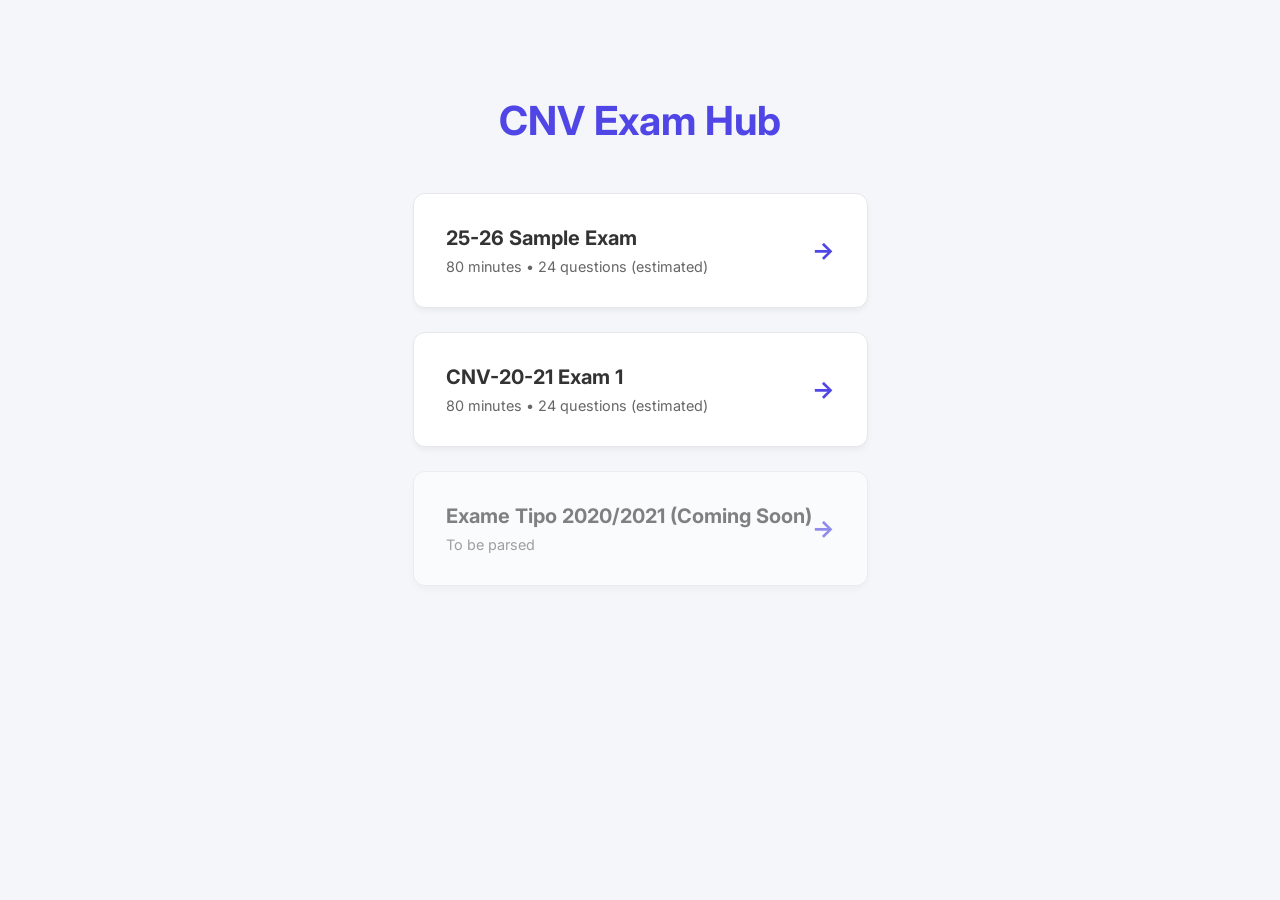
==== web_app/index.html @ 12283e13 "Initial commit" ====
<!DOCTYPE html>
<html lang="en">
<head>
    <meta charset="UTF-8">
    <meta name="viewport" content="width=device-width, initial-scale=1.0">
    <title>CNV Exam Hub</title>
    <link href="https://fonts.googleapis.com/css2?family=Inter:wght@300;400;500;600;700&display=swap" rel="stylesheet">
    <link rel="stylesheet" href="css/style.css">
    <style>
        .hub-container {
            max-width: 800px;
            margin: 4rem auto;
            padding: 2rem;
        }
        .hub-title {
            text-align: center;
            font-size: 2.5rem;
            color: var(--primary);
            margin-bottom: 3rem;
        }
        .exam-list {
            display: grid;
            grid-template-columns: 1fr;
            gap: 1.5rem;
        }
        .exam-card {
            background: var(--card-bg);
            padding: 2rem;
            border-radius: 12px;
            box-shadow: 0 4px 6px -1px rgba(0,0,0,0.05);
            border: 1px solid var(--border-color);
            text-decoration: none;
            color: var(--text-main);
            display: flex;
            justify-content: space-between;
            align-items: center;
            transition: transform 0.2s, box-shadow 0.2s;
        }
        .exam-card:hover {
            transform: translateY(-2px);
            box-shadow: 0 10px 15px -3px rgba(0,0,0,0.1);
            border-color: var(--primary);
        }
        .exam-info h2 {
            font-size: 1.25rem;
            margin-bottom: 0.5rem;
        }
        .exam-info p {
            color: var(--text-light);
            font-size: 0.9rem;
        }
        .exam-arrow {
            color: var(--primary);
            font-size: 1.5rem;
            font-weight: bold;
        }
    </style>
</head>
<body>
    <div class="hub-container">
        <h1 class="hub-title">CNV Exam Hub</h1>
        
        <div class="exam-list">
            <!-- Link to the sample exam. The engine.js reads ?id=sample_exam and loads data/sample_exam.js -->
            <a href="exam.html?id=sample_exam" class="exam-card">
                <div class="exam-info">
                    <h2>25-26 Sample Exam</h2>
                    <p>80 minutes • 24 questions (estimated)</p>
                </div>
                <div class="exam-arrow">&rarr;</div>
            </a>
            
            <!-- Newly Added Exam -->
            <a href="exam.html?id=cnv_20_21_exam_1" class="exam-card">
                <div class="exam-info">
                    <h2>CNV-20-21 Exam 1</h2>
                    <p>80 minutes • 24 questions (estimated)</p>
                </div>
                <div class="exam-arrow">&rarr;</div>
            </a>
            
            <a href="#" class="exam-card" style="opacity: 0.6; pointer-events: none;">
                <div class="exam-info">
                    <h2>Exame Tipo 2020/2021 (Coming Soon)</h2>
                    <p>To be parsed</p>
                </div>
                <div class="exam-arrow">&rarr;</div>
            </a>
        </div>
    </div>
</body>
</html>
---- web_app/css/style.css ----
:root {
    --bg-color: #f4f6f9;
    --card-bg: #ffffff;
    --text-main: #333333;
    --text-light: #666666;
    --primary: #4F46E5;
    --primary-hover: #4338CA;
    --success: #10B981;
    --danger: #EF4444;
    --border-color: #e5e7eb;
    --sidebar-bg: #ffffff;
    --nav-btn-bg: #f3f4f6;
}

* {
    box-sizing: border-box;
    margin: 0;
    padding: 0;
}

body {
    font-family: 'Inter', sans-serif;
    background-color: var(--bg-color);
    color: var(--text-main);
    display: flex;
    flex-direction: column;
    min-height: 100vh;
}

.navbar {
    position: sticky;
    top: 0;
    background: rgba(255, 255, 255, 0.9);
    backdrop-filter: blur(10px);
    display: flex;
    justify-content: space-between;
    align-items: center;
    padding: 1rem 2rem;
    box-shadow: 0 1px 3px rgba(0,0,0,0.05);
    z-index: 100;
}

.navbar h1 {
    font-size: 1.25rem;
    font-weight: 600;
    color: var(--text-main);
}

.timer-container {
    font-size: 1.1rem;
    font-weight: 600;
    color: var(--danger);
    background: #FEF2F2;
    padding: 0.5rem 1rem;
    border-radius: 8px;
    border: 1px solid #FEE2E2;
}

.layout {
    display: flex;
    flex: 1;
    max-width: 1200px;
    margin: 0 auto;
    width: 100%;
    gap: 2rem;
    padding: 2rem;
}

.sidebar {
    width: 250px;
    background: var(--sidebar-bg);
    padding: 1.5rem;
    border-radius: 12px;
    box-shadow: 0 4px 6px -1px rgba(0,0,0,0.05);
    align-self: flex-start;
    position: sticky;
    top: 100px;
}

.sidebar h3 {
    font-size: 1rem;
    margin-bottom: 1rem;
    color: var(--text-light);
    text-transform: uppercase;
    letter-spacing: 0.05em;
}

.nav-grid {
    display: grid;
    grid-template-columns: repeat(4, 1fr);
    gap: 0.5rem;
    margin-bottom: 1.5rem;
}

.nav-item {
    width: 100%;
    aspect-ratio: 1;
    display: flex;
    align-items: center;
    justify-content: center;
    background: var(--nav-btn-bg);
    border: 1px solid var(--border-color);
    border-radius: 6px;
    font-size: 0.875rem;
    font-weight: 500;
    cursor: pointer;
    transition: all 0.2s ease;
    text-decoration: none;
    color: var(--text-main);
}

.nav-item:hover {
    background: #E5E7EB;
}

.nav-item.answered {
    background: var(--text-main);
    color: white;
    border-color: var(--text-main);
}

.nav-item.correct {
    background: var(--success);
    color: white;
    border-color: var(--success);
}

.nav-item.incorrect {
    background: var(--danger);
    color: white;
    border-color: var(--danger);
}

.nav-item.partial {
    background: #F59E0B;
    color: white;
    border-color: #F59E0B;
}

.submit-btn {
    width: 100%;
    padding: 0.75rem;
    background: var(--primary);
    color: white;
    border: none;
    border-radius: 8px;
    font-size: 1rem;
    font-weight: 500;
    cursor: pointer;
    transition: background 0.2s ease;
}

.submit-btn:hover {
    background: var(--primary-hover);
}

.content {
    flex: 1;
    display: flex;
    flex-direction: column;
    gap: 1.5rem;
}

.question-card {
    background: var(--card-bg);
    border-radius: 12px;
    padding: 2rem;
    box-shadow: 0 4px 6px -1px rgba(0,0,0,0.05);
    border: 1px solid var(--border-color);
    scroll-margin-top: 100px;
}

.question-header {
    display: flex;
    justify-content: space-between;
    align-items: center;
    margin-bottom: 1rem;
    padding-bottom: 1rem;
    border-bottom: 1px solid var(--border-color);
}

.question-number {
    font-size: 1.25rem;
    font-weight: 600;
    color: var(--primary);
}

.question-status {
    font-size: 0.875rem;
    color: var(--text-light);
}

.question-text {
    font-size: 1rem;
    line-height: 1.6;
    margin-bottom: 1.5rem;
    white-space: pre-wrap;
}

.options-container {
    display: flex;
    flex-direction: column;
    gap: 0.75rem;
}

.option-row {
    display: flex;
    align-items: flex-start;
    padding: 0.75rem 1rem;
    background: #F9FAFB;
    border: 1px solid var(--border-color);
    border-radius: 8px;
    cursor: pointer;
    transition: all 0.2s ease;
}

.option-row:hover {
    background: #F3F4F6;
    border-color: #D1D5DB;
}

.option-row.selected {
    background: #EFF6FF;
    border-color: #BFDBFE;
}

.option-row input {
    margin-top: 0.25rem;
    margin-right: 1rem;
    cursor: pointer;
}

.option-label {
    flex: 1;
    cursor: pointer;
    line-height: 1.5;
}

/* Review Mode Styles */
.option-row.correct-ans {
    background: #ECFDF5;
    border-color: var(--success);
}

.option-row.incorrect-ans {
    background: #FEF2F2;
    border-color: var(--danger);
}

.explanation-box {
    margin-top: 1.5rem;
    padding: 1rem;
    background: #FFFBEB;
    border: 1px solid #FDE68A;
    border-radius: 8px;
    color: #92400E;
    font-size: 0.9rem;
    display: none;
}

.question-card.reviewed .explanation-box {
    display: block;
}

/* Modal */
.modal {
    position: fixed;
    top: 0;
    left: 0;
    width: 100%;
    height: 100%;
    background: rgba(0,0,0,0.5);
    backdrop-filter: blur(4px);
    display: flex;
    align-items: center;
    justify-content: center;
    z-index: 1000;
}

.modal.hidden {
    display: none;
}

.modal-content {
    background: white;
    padding: 3rem;
    border-radius: 16px;
    text-align: center;
    max-width: 400px;
    width: 100%;
    box-shadow: 0 20px 25px -5px rgba(0,0,0,0.1);
}

.score-display {
    margin: 2rem 0;
    font-size: 1.5rem;
    color: var(--text-light);
}

.score-number {
    font-size: 4rem;
    font-weight: 700;
    color: var(--primary);
}

.score-details {
    margin-bottom: 2rem;
    font-size: 1rem;
    color: var(--text-light);
    line-height: 1.6;
}

@media (max-width: 768px) {
    .layout {
        flex-direction: column;
    }
    .sidebar {
        width: 100%;
        position: static;
    }
}

.blank-input {
    border: 1px solid var(--border-color);
    border-radius: 4px;
    padding: 0.2rem 0.5rem;
    font-family: inherit;
    font-size: 1rem;
    margin: 0 0.25rem;
    color: var(--primary);
    font-weight: 500;
    transition: border-color 0.2s;
    background-color: #F9FAFB;
    width: 200px;
}
.blank-input:focus {
    outline: none;
    border-color: var(--primary);
    background-color: #ffffff;
}
.blank-input.correct-input {
    color: var(--success);
}
.blank-input.incorrect-input {
    color: var(--danger);
}
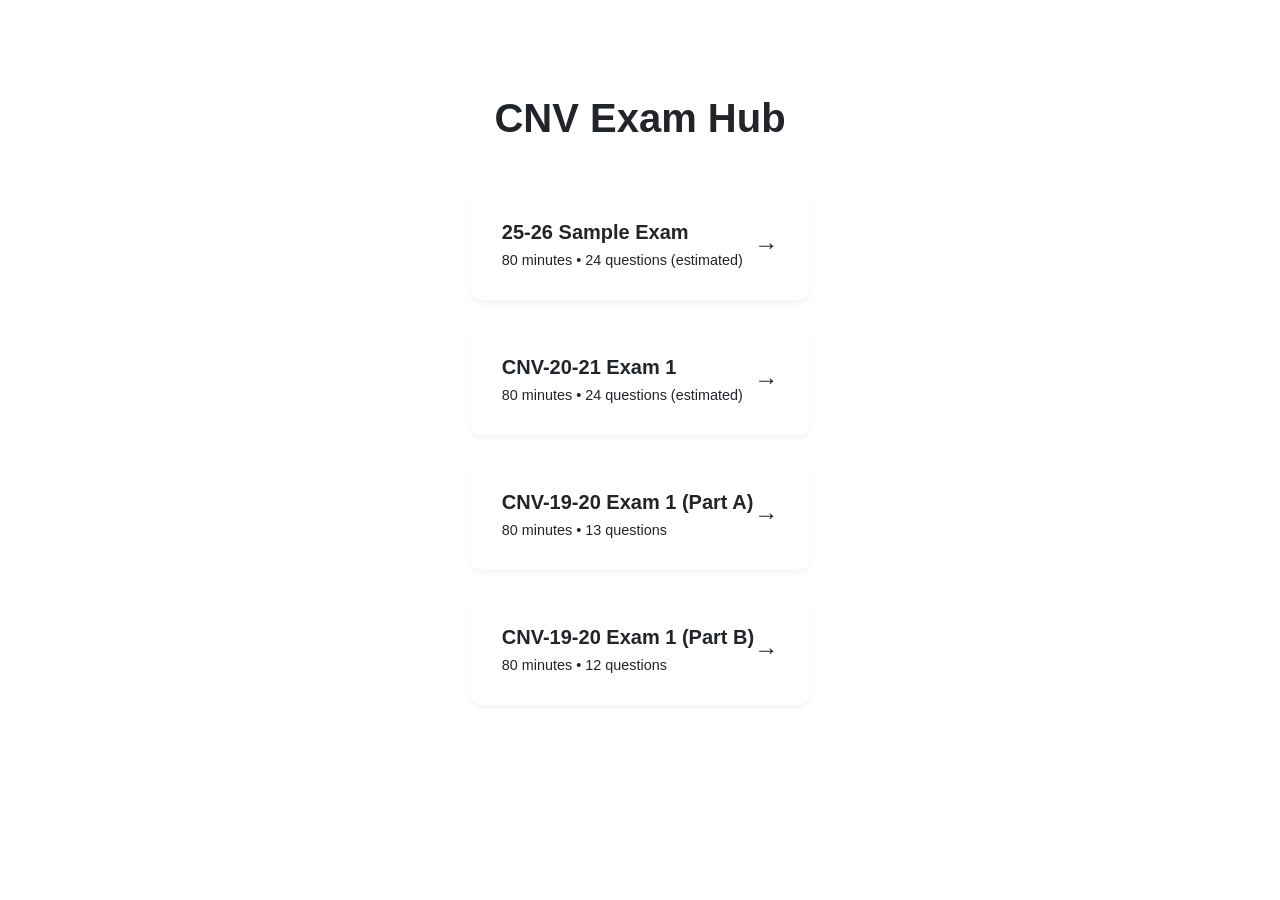
==== commit 93825fb6: "Add CNV 19/20 Exam 1 Part A and Part B and update parser to handle PDF formatting" ====
--- a/web_app/index.html
+++ b/web_app/index.html
@@ -78,11 +78,18 @@
                 </div>
                 <div class="exam-arrow">&rarr;</div>
             </a>
-            
-            <a href="#" class="exam-card" style="opacity: 0.6; pointer-events: none;">
+            <!-- Newly Added Exams -->
+            <a href="exam.html?id=cnv_19_20_exam_1_part_a" class="exam-card">
                 <div class="exam-info">
-                    <h2>Exame Tipo 2020/2021 (Coming Soon)</h2>
-                    <p>To be parsed</p>
+                    <h2>CNV-19-20 Exam 1 (Part A)</h2>
+                    <p>80 minutes • 13 questions</p>
+                </div>
+                <div class="exam-arrow">&rarr;</div>
+            </a>
+            <a href="exam.html?id=cnv_19_20_exam_1_part_b" class="exam-card">
+                <div class="exam-info">
+                    <h2>CNV-19-20 Exam 1 (Part B)</h2>
+                    <p>80 minutes • 12 questions</p>
                 </div>
                 <div class="exam-arrow">&rarr;</div>
             </a>
--- a/web_app/css/style.css
+++ b/web_app/css/style.css
@@ -1,15 +1,14 @@
 :root {
-    --bg-color: #f4f6f9;
-    --card-bg: #ffffff;
-    --text-main: #333333;
-    --text-light: #666666;
-    --primary: #4F46E5;
-    --primary-hover: #4338CA;
+    --moodle-body-bg: #ffffff;
+    --moodle-gray: #f8f9fa;
+    --moodle-border: #dee2e6;
+    --moodle-text: #212529;
+    --moodle-blue: #0f6cbf;
+    --moodle-dark-blue: #2a2a5a;
+    --moodle-light-blue: #e8f2f3;
+    --moodle-light-blue-border: #d4e5e8;
     --success: #10B981;
     --danger: #EF4444;
-    --border-color: #e5e7eb;
-    --sidebar-bg: #ffffff;
-    --nav-btn-bg: #f3f4f6;
 }
 
 * {
@@ -19,247 +18,265 @@
 }
 
 body {
-    font-family: 'Inter', sans-serif;
-    background-color: var(--bg-color);
-    color: var(--text-main);
+    font-family: -apple-system, BlinkMacSystemFont, "Segoe UI", Roboto, "Helvetica Neue", Arial, sans-serif;
+    background-color: var(--moodle-body-bg);
+    color: var(--moodle-text);
     display: flex;
     flex-direction: column;
     min-height: 100vh;
 }
 
-.navbar {
-    position: sticky;
-    top: 0;
-    background: rgba(255, 255, 255, 0.9);
-    backdrop-filter: blur(10px);
-    display: flex;
-    justify-content: space-between;
-    align-items: center;
-    padding: 1rem 2rem;
-    box-shadow: 0 1px 3px rgba(0,0,0,0.05);
-    z-index: 100;
-}
-
-.navbar h1 {
-    font-size: 1.25rem;
-    font-weight: 600;
-    color: var(--text-main);
-}
-
-.timer-container {
-    font-size: 1.1rem;
-    font-weight: 600;
-    color: var(--danger);
-    background: #FEF2F2;
-    padding: 0.5rem 1rem;
-    border-radius: 8px;
-    border: 1px solid #FEE2E2;
-}
-
 .layout {
     display: flex;
     flex: 1;
-    max-width: 1200px;
-    margin: 0 auto;
-    width: 100%;
-    gap: 2rem;
-    padding: 2rem;
+    max-width: 1400px;
+    margin: 20px auto;
+    width: 100%;
+    gap: 30px;
+    padding: 0 20px;
 }
 
 .sidebar {
-    width: 250px;
-    background: var(--sidebar-bg);
-    padding: 1.5rem;
-    border-radius: 12px;
-    box-shadow: 0 4px 6px -1px rgba(0,0,0,0.05);
+    width: 280px;
+    background: white;
+    padding: 15px;
+    border: 1px solid var(--moodle-border);
     align-self: flex-start;
-    position: sticky;
-    top: 100px;
+    border-radius: 6px;
 }
 
 .sidebar h3 {
-    font-size: 1rem;
-    margin-bottom: 1rem;
-    color: var(--text-light);
-    text-transform: uppercase;
-    letter-spacing: 0.05em;
+    margin-bottom: 15px;
+    padding-bottom: 10px;
 }
 
 .nav-grid {
-    display: grid;
-    grid-template-columns: repeat(4, 1fr);
-    gap: 0.5rem;
-    margin-bottom: 1.5rem;
+    display: flex;
+    flex-wrap: wrap;
+    gap: 5px;
+    margin-bottom: 20px;
 }
 
 .nav-item {
-    width: 100%;
-    aspect-ratio: 1;
+    width: 28px;
+    height: 35px;
     display: flex;
     align-items: center;
     justify-content: center;
-    background: var(--nav-btn-bg);
-    border: 1px solid var(--border-color);
-    border-radius: 6px;
-    font-size: 0.875rem;
-    font-weight: 500;
+    background: white;
+    border: 2px solid var(--moodle-dark-blue);
+    font-size: 0.85rem;
+    font-weight: normal;
     cursor: pointer;
-    transition: all 0.2s ease;
     text-decoration: none;
-    color: var(--text-main);
+    color: var(--moodle-text);
+    border-radius: 2px;
 }
 
 .nav-item:hover {
-    background: #E5E7EB;
+    background: #e9ecef;
 }
 
 .nav-item.answered {
-    background: var(--text-main);
-    color: white;
-    border-color: var(--text-main);
+    background: #e6e6e6;
+    /* Gray inside */
 }
 
 .nav-item.correct {
     background: var(--success);
     color: white;
-    border-color: var(--success);
 }
 
 .nav-item.incorrect {
     background: var(--danger);
     color: white;
-    border-color: var(--danger);
 }
 
 .nav-item.partial {
     background: #F59E0B;
     color: white;
-    border-color: #F59E0B;
-}
-
-.submit-btn {
-    width: 100%;
-    padding: 0.75rem;
-    background: var(--primary);
+}
+
+.nav-item.flagged {
+    position: relative;
+}
+
+.nav-item.flagged::after {
+    content: '';
+    position: absolute;
+    top: 0;
+    right: 0;
+    width: 0;
+    height: 0;
+    border-top: 10px solid var(--danger);
+    border-left: 10px solid transparent;
+}
+
+.back-btn {
+    background-color: #ced4da;
+    color: #212529;
+    padding: 6px 15px;
+    border: none;
+    border-radius: 4px;
+    cursor: pointer;
+    font-size: 0.9rem;
+    margin-bottom: 20px;
+    display: inline-block;
+}
+
+.back-btn:hover {
+    background-color: #adb5bd;
+}
+
+.main-content {
+    flex: 1;
+}
+
+.que {
+    display: flex;
+    margin-bottom: 25px;
+    gap: 15px;
+}
+
+.info {
+    width: 110px;
+    align-self: flex-start;
+    flex-shrink: 0;
+    background-color: #f8f9fa;
+    border: 1px solid #dee2e6;
+    border-radius: 4px;
+    padding: 10px;
+    font-size: 0.85rem;
+    color: #495057;
+}
+
+.info h3.question-number {
+    font-size: 1rem;
+    font-weight: normal;
+    color: var(--moodle-text);
+    margin-bottom: 12px;
+}
+
+.info h3.question-number strong {
+    font-size: 1.4rem;
+}
+
+.info .state {
+    margin-bottom: 10px;
+}
+
+.info .grade {
+    margin-bottom: 12px;
+}
+
+.info .flag {
+    color: var(--moodle-blue);
+    cursor: pointer;
+    margin-top: 15px;
+}
+
+.version-badge-container {
+    margin-bottom: 10px;
+}
+
+.version-badge {
+    background-color: var(--moodle-blue);
     color: white;
-    border: none;
-    border-radius: 8px;
-    font-size: 1rem;
-    font-weight: 500;
-    cursor: pointer;
-    transition: background 0.2s ease;
-}
-
-.submit-btn:hover {
-    background: var(--primary-hover);
+    padding: 2px 8px;
+    border-radius: 12px;
+    font-size: 0.75rem;
+    font-weight: bold;
 }
 
 .content {
     flex: 1;
-    display: flex;
-    flex-direction: column;
-    gap: 1.5rem;
-}
-
-.question-card {
-    background: var(--card-bg);
-    border-radius: 12px;
-    padding: 2rem;
-    box-shadow: 0 4px 6px -1px rgba(0,0,0,0.05);
-    border: 1px solid var(--border-color);
-    scroll-margin-top: 100px;
-}
-
-.question-header {
-    display: flex;
-    justify-content: space-between;
-    align-items: center;
-    margin-bottom: 1rem;
-    padding-bottom: 1rem;
-    border-bottom: 1px solid var(--border-color);
-}
-
-.question-number {
-    font-size: 1.25rem;
-    font-weight: 600;
-    color: var(--primary);
-}
-
-.question-status {
-    font-size: 0.875rem;
-    color: var(--text-light);
-}
-
-.question-text {
+    background-color: #eaf1f4;
+    border-radius: 8px;
+    padding: 20px 25px;
+}
+
+.formulation {
     font-size: 1rem;
     line-height: 1.6;
-    margin-bottom: 1.5rem;
+    margin-bottom: 20px;
     white-space: pre-wrap;
-}
-
-.options-container {
-    display: flex;
-    flex-direction: column;
-    gap: 0.75rem;
+    color: #212529;
+}
+
+.select-prompt {
+    font-size: 0.95rem;
+    margin-bottom: 15px;
+    color: #212529;
+}
+
+.answer {
+    margin-top: 15px;
 }
 
 .option-row {
     display: flex;
     align-items: flex-start;
-    padding: 0.75rem 1rem;
-    background: #F9FAFB;
-    border: 1px solid var(--border-color);
-    border-radius: 8px;
-    cursor: pointer;
-    transition: all 0.2s ease;
-}
-
-.option-row:hover {
-    background: #F3F4F6;
-    border-color: #D1D5DB;
-}
-
-.option-row.selected {
-    background: #EFF6FF;
-    border-color: #BFDBFE;
+    margin-bottom: 12px;
 }
 
 .option-row input {
-    margin-top: 0.25rem;
-    margin-right: 1rem;
-    cursor: pointer;
+    margin-top: 4px;
+    margin-right: 12px;
+    transform: scale(1.1);
 }
 
 .option-label {
-    flex: 1;
-    cursor: pointer;
-    line-height: 1.5;
-}
-
-/* Review Mode Styles */
-.option-row.correct-ans {
-    background: #ECFDF5;
-    border-color: var(--success);
-}
-
-.option-row.incorrect-ans {
-    background: #FEF2F2;
-    border-color: var(--danger);
-}
-
-.explanation-box {
-    margin-top: 1.5rem;
-    padding: 1rem;
-    background: #FFFBEB;
-    border: 1px solid #FDE68A;
-    border-radius: 8px;
-    color: #92400E;
-    font-size: 0.9rem;
-    display: none;
-}
-
-.question-card.reviewed .explanation-box {
-    display: block;
+    line-height: 1.4;
+}
+
+.open-text-area-q1 {
+    width: 100%;
+    height: 250px;
+    background-color: #ffffff;
+    border: none;
+    font-family: inherit;
+    font-size: 1rem;
+    resize: vertical;
+}
+
+.open-text-area {
+    width: 100%;
+    height: 200px;
+    padding: 10px;
+    border: 1px solid var(--moodle-border);
+    font-family: inherit;
+    font-size: 1rem;
+    resize: vertical;
+}
+
+.self-grade-panel {
+    margin-top: 20px;
+    padding: 15px;
+    background-color: #fff3cd;
+    border: 1px solid #ffeeba;
+    border-radius: 4px;
+}
+
+.self-grade-panel h4 {
+    color: #856404;
+    margin-bottom: 10px;
+}
+
+.solution-sketch {
+    background: white;
+    padding: 15px;
+    border: 1px solid #ffeeba;
+    margin-bottom: 15px;
+    white-space: pre-wrap;
+    font-family: monospace;
+    font-size: 0.95rem;
+}
+
+.grade-input {
+    width: 80px;
+    padding: 5px;
+    margin: 0 5px;
+    border: 1px solid #ced4da;
 }
 
 /* Modal */
@@ -269,8 +286,7 @@
     left: 0;
     width: 100%;
     height: 100%;
-    background: rgba(0,0,0,0.5);
-    backdrop-filter: blur(4px);
+    background: rgba(0, 0, 0, 0.5);
     display: flex;
     align-items: center;
     justify-content: center;
@@ -283,64 +299,29 @@
 
 .modal-content {
     background: white;
-    padding: 3rem;
-    border-radius: 16px;
+    padding: 30px;
+    border: 1px solid var(--moodle-border);
+    max-width: 500px;
+    width: 100%;
     text-align: center;
-    max-width: 400px;
-    width: 100%;
-    box-shadow: 0 20px 25px -5px rgba(0,0,0,0.1);
 }
 
 .score-display {
-    margin: 2rem 0;
-    font-size: 1.5rem;
-    color: var(--text-light);
+    margin: 20px 0;
+    font-size: 1.2rem;
 }
 
 .score-number {
-    font-size: 4rem;
-    font-weight: 700;
-    color: var(--primary);
-}
-
-.score-details {
-    margin-bottom: 2rem;
-    font-size: 1rem;
-    color: var(--text-light);
-    line-height: 1.6;
-}
-
-@media (max-width: 768px) {
-    .layout {
-        flex-direction: column;
-    }
-    .sidebar {
-        width: 100%;
-        position: static;
-    }
+    font-size: 3rem;
+    font-weight: bold;
+    color: var(--moodle-blue);
 }
 
 .blank-input {
-    border: 1px solid var(--border-color);
-    border-radius: 4px;
-    padding: 0.2rem 0.5rem;
-    font-family: inherit;
-    font-size: 1rem;
-    margin: 0 0.25rem;
-    color: var(--primary);
-    font-weight: 500;
-    transition: border-color 0.2s;
-    background-color: #F9FAFB;
-    width: 200px;
-}
-.blank-input:focus {
-    outline: none;
-    border-color: var(--primary);
-    background-color: #ffffff;
-}
-.blank-input.correct-input {
-    color: var(--success);
-}
-.blank-input.incorrect-input {
-    color: var(--danger);
-}
+    border: 1px solid #767676;
+    padding: 2px 5px;
+    margin: 0 5px;
+    font-size: 0.95rem;
+    width: auto;
+    min-width: 150px;
+}
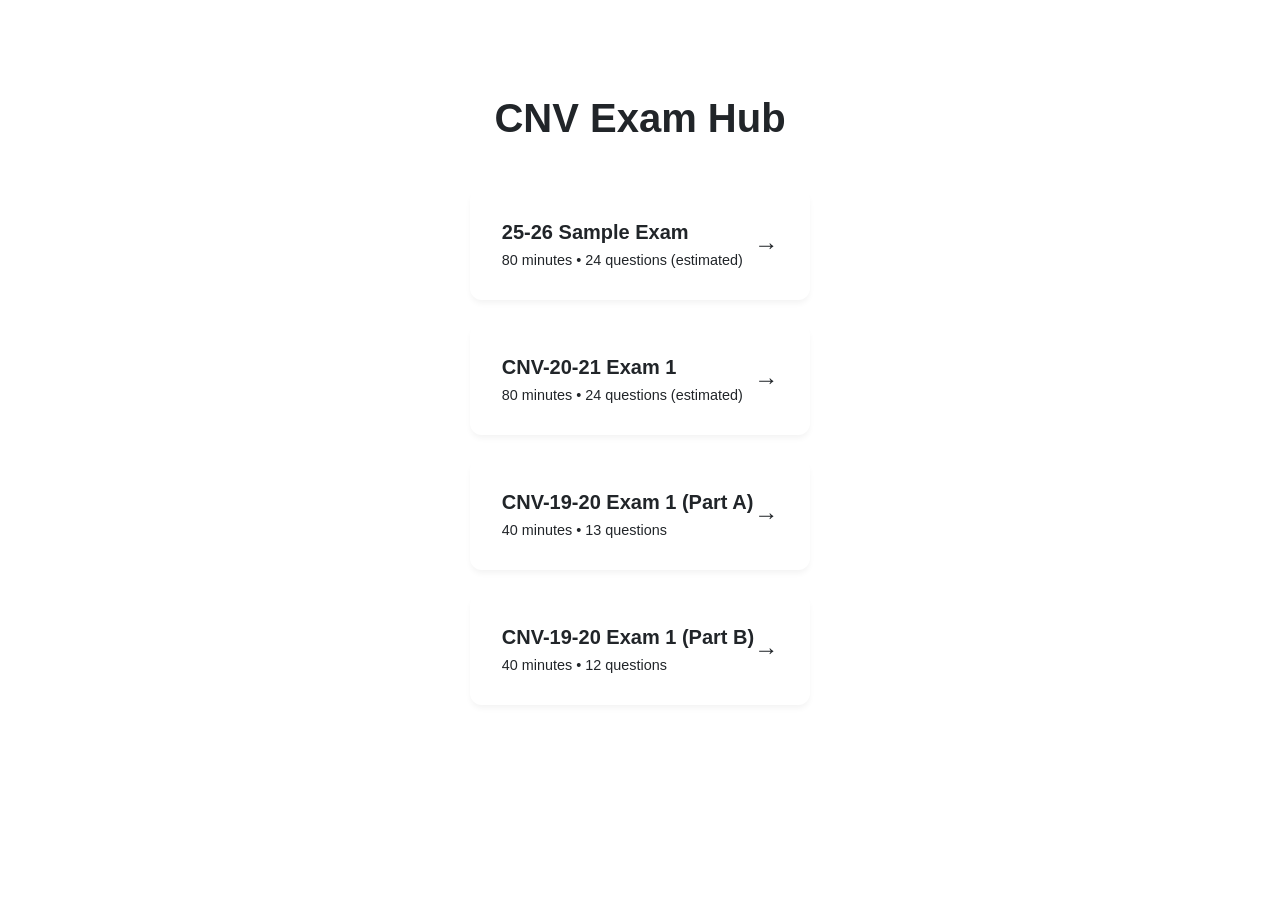
==== commit e6c8c7a9: "Update exam time limits to 40 minutes for part A and B" ====
--- a/web_app/index.html
+++ b/web_app/index.html
@@ -82,14 +82,14 @@
             <a href="exam.html?id=cnv_19_20_exam_1_part_a" class="exam-card">
                 <div class="exam-info">
                     <h2>CNV-19-20 Exam 1 (Part A)</h2>
-                    <p>80 minutes • 13 questions</p>
+                    <p>40 minutes • 13 questions</p>
                 </div>
                 <div class="exam-arrow">&rarr;</div>
             </a>
             <a href="exam.html?id=cnv_19_20_exam_1_part_b" class="exam-card">
                 <div class="exam-info">
                     <h2>CNV-19-20 Exam 1 (Part B)</h2>
-                    <p>80 minutes • 12 questions</p>
+                    <p>40 minutes • 12 questions</p>
                 </div>
                 <div class="exam-arrow">&rarr;</div>
             </a>
--- a/web_app/css/style.css
+++ b/web_app/css/style.css
@@ -324,4 +324,55 @@
     font-size: 0.95rem;
     width: auto;
     min-width: 150px;
+}
+
+/* Drag and Drop UI */
+.drop-zone {
+    display: inline-block;
+    min-width: 120px;
+    min-height: 32px;
+    border: 2px dashed #999;
+    background-color: #f5f5f5;
+    vertical-align: middle;
+    margin: 0 5px;
+    padding: 2px;
+    border-radius: 4px;
+    transition: all 0.2s ease;
+}
+
+.drop-zone.drag-over {
+    background-color: #e0f7fa;
+    border-color: #00bcd4;
+}
+
+.drop-zone .draggable-item {
+    margin: 0;
+    display: inline-block;
+}
+
+.options-pool {
+    margin-top: 20px;
+    padding: 15px;
+    border: 1px solid #ddd;
+    border-radius: 8px;
+    background-color: #fafafa;
+    min-height: 60px;
+    display: flex;
+    flex-wrap: wrap;
+    gap: 10px;
+}
+
+.draggable-item {
+    background-color: #fff;
+    border: 1px solid #ccc;
+    padding: 6px 12px;
+    border-radius: 4px;
+    cursor: grab;
+    user-select: none;
+    box-shadow: 0 1px 3px rgba(0,0,0,0.1);
+    font-size: 0.95rem;
+}
+
+.draggable-item:active {
+    cursor: grabbing;
 }
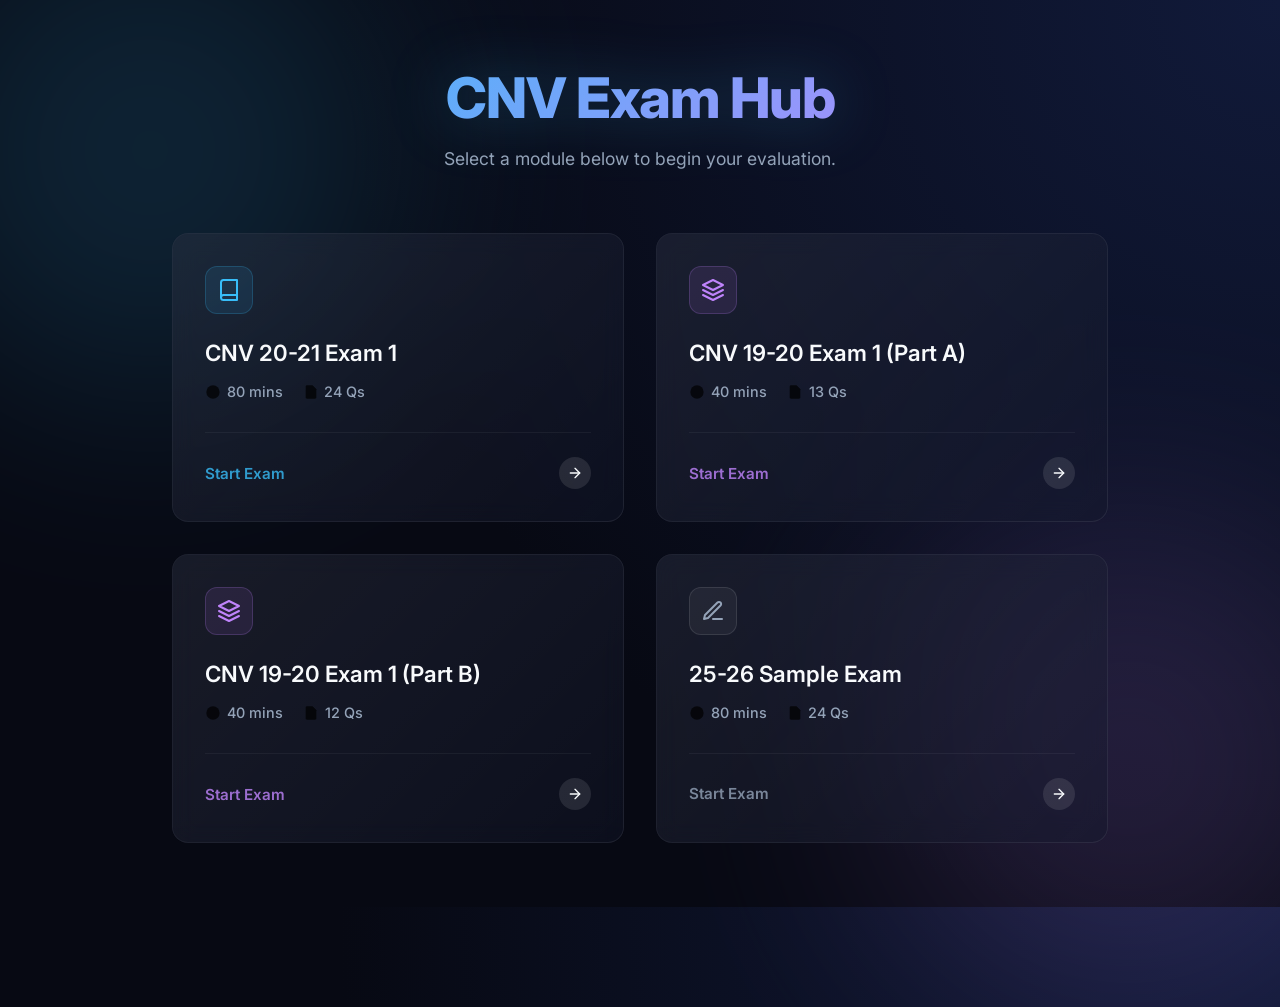
==== commit ce257848: "Redesign index.html with premium dark-mode aesthetic" ====
--- a/web_app/index.html
+++ b/web_app/index.html
@@ -4,95 +4,346 @@
     <meta charset="UTF-8">
     <meta name="viewport" content="width=device-width, initial-scale=1.0">
     <title>CNV Exam Hub</title>
-    <link href="https://fonts.googleapis.com/css2?family=Inter:wght@300;400;500;600;700&display=swap" rel="stylesheet">
-    <link rel="stylesheet" href="css/style.css">
+    <link href="https://fonts.googleapis.com/css2?family=Inter:wght@300;400;500;600;700;800&display=swap" rel="stylesheet">
     <style>
+        :root {
+            --bg-dark: #070913;
+            --bg-gradient: radial-gradient(circle at top right, #111a3a 0%, #070913 60%);
+            --card-bg: rgba(20, 25, 45, 0.4);
+            --card-border: rgba(255, 255, 255, 0.08);
+            --card-hover-border: rgba(56, 189, 248, 0.5);
+            --text-main: #f8fafc;
+            --text-light: #94a3b8;
+            --neon-blue: #38bdf8;
+            --neon-purple: #c084fc;
+            --gradient-text: linear-gradient(135deg, #38bdf8 0%, #c084fc 100%);
+        }
+
+        * {
+            margin: 0;
+            padding: 0;
+            box-sizing: border-box;
+        }
+
+        body {
+            font-family: 'Inter', -apple-system, sans-serif;
+            background: var(--bg-dark);
+            background-image: var(--bg-gradient);
+            color: var(--text-main);
+            min-height: 100vh;
+            display: flex;
+            align-items: center;
+            justify-content: center;
+            overflow-x: hidden;
+            position: relative;
+        }
+
+        /* Abstract glowing orbs in background */
+        body::before, body::after {
+            content: '';
+            position: absolute;
+            width: 500px;
+            height: 500px;
+            border-radius: 50%;
+            filter: blur(120px);
+            opacity: 0.15;
+            z-index: 0;
+            pointer-events: none;
+        }
+        body::before {
+            top: -100px;
+            left: -100px;
+            background: var(--neon-blue);
+        }
+        body::after {
+            bottom: -100px;
+            right: -100px;
+            background: var(--neon-purple);
+        }
+
         .hub-container {
-            max-width: 800px;
-            margin: 4rem auto;
-            padding: 2rem;
-        }
+            max-width: 1000px;
+            width: 100%;
+            margin: 0 auto;
+            padding: 4rem 2rem;
+            z-index: 1;
+            animation: fadeIn 0.8s ease-out;
+        }
+
         .hub-title {
             text-align: center;
-            font-size: 2.5rem;
-            color: var(--primary);
-            margin-bottom: 3rem;
-        }
+            font-size: 3.5rem;
+            font-weight: 800;
+            letter-spacing: -1px;
+            margin-bottom: 1rem;
+            background: var(--gradient-text);
+            -webkit-background-clip: text;
+            -webkit-text-fill-color: transparent;
+            filter: drop-shadow(0 0 30px rgba(56, 189, 248, 0.3));
+        }
+        
+        .hub-subtitle {
+            text-align: center;
+            color: var(--text-light);
+            font-size: 1.1rem;
+            margin-bottom: 4rem;
+            font-weight: 400;
+        }
+
         .exam-list {
             display: grid;
-            grid-template-columns: 1fr;
-            gap: 1.5rem;
-        }
+            grid-template-columns: repeat(auto-fit, minmax(320px, 1fr));
+            gap: 2rem;
+        }
+
         .exam-card {
             background: var(--card-bg);
+            backdrop-filter: blur(12px);
+            -webkit-backdrop-filter: blur(12px);
             padding: 2rem;
-            border-radius: 12px;
-            box-shadow: 0 4px 6px -1px rgba(0,0,0,0.05);
-            border: 1px solid var(--border-color);
+            border-radius: 16px;
+            border: 1px solid var(--card-border);
             text-decoration: none;
             color: var(--text-main);
             display: flex;
+            flex-direction: column;
             justify-content: space-between;
-            align-items: center;
-            transition: transform 0.2s, box-shadow 0.2s;
-        }
+            transition: all 0.3s cubic-bezier(0.25, 0.8, 0.25, 1);
+            position: relative;
+            overflow: hidden;
+        }
+
+        .exam-card::before {
+            content: '';
+            position: absolute;
+            top: 0; left: 0; width: 100%; height: 100%;
+            background: linear-gradient(135deg, rgba(255,255,255,0.05) 0%, rgba(255,255,255,0) 100%);
+            z-index: 0;
+            pointer-events: none;
+        }
+
         .exam-card:hover {
-            transform: translateY(-2px);
-            box-shadow: 0 10px 15px -3px rgba(0,0,0,0.1);
-            border-color: var(--primary);
-        }
+            transform: translateY(-5px);
+            border-color: var(--card-hover-border);
+            box-shadow: 0 20px 40px -10px rgba(0, 0, 0, 0.5), 0 0 20px rgba(56, 189, 248, 0.15);
+        }
+
+        .exam-info {
+            z-index: 1;
+            position: relative;
+        }
+
+        .icon-container {
+            width: 48px;
+            height: 48px;
+            background: rgba(56, 189, 248, 0.1);
+            border-radius: 12px;
+            display: flex;
+            align-items: center;
+            justify-content: center;
+            margin-bottom: 1.5rem;
+            border: 1px solid rgba(56, 189, 248, 0.2);
+        }
+
+        .icon-container svg {
+            width: 24px;
+            height: 24px;
+            stroke: var(--neon-blue);
+            stroke-width: 2;
+            fill: none;
+            stroke-linecap: round;
+            stroke-linejoin: round;
+        }
+
         .exam-info h2 {
-            font-size: 1.25rem;
-            margin-bottom: 0.5rem;
-        }
-        .exam-info p {
+            font-size: 1.4rem;
+            font-weight: 600;
+            margin-bottom: 1rem;
+            line-height: 1.3;
+        }
+
+        .exam-meta {
+            display: flex;
+            align-items: center;
+            gap: 1.2rem;
             color: var(--text-light);
             font-size: 0.9rem;
-        }
+            font-weight: 500;
+        }
+
+        .meta-item {
+            display: flex;
+            align-items: center;
+            gap: 0.4rem;
+        }
+
+        .meta-item svg {
+            width: 16px;
+            height: 16px;
+            opacity: 0.7;
+        }
+
+        .exam-footer {
+            margin-top: 2rem;
+            display: flex;
+            justify-content: space-between;
+            align-items: center;
+            z-index: 1;
+            position: relative;
+            padding-top: 1.5rem;
+            border-top: 1px solid rgba(255, 255, 255, 0.05);
+        }
+
+        .start-text {
+            color: var(--neon-blue);
+            font-weight: 600;
+            font-size: 0.95rem;
+            opacity: 0.8;
+            transition: opacity 0.2s;
+        }
+
+        .exam-card:hover .start-text {
+            opacity: 1;
+        }
+
         .exam-arrow {
-            color: var(--primary);
-            font-size: 1.5rem;
-            font-weight: bold;
-        }
+            color: var(--text-main);
+            width: 32px;
+            height: 32px;
+            background: rgba(255, 255, 255, 0.1);
+            border-radius: 50%;
+            display: flex;
+            align-items: center;
+            justify-content: center;
+            transition: all 0.3s ease;
+        }
+
+        .exam-card:hover .exam-arrow {
+            background: var(--neon-blue);
+            color: #000;
+            transform: translateX(4px);
+        }
+
+        @keyframes fadeIn {
+            from { opacity: 0; transform: translateY(20px); }
+            to { opacity: 1; transform: translateY(0); }
+        }
+
+        /* Delay card animations slightly */
+        .exam-card:nth-child(1) { animation: fadeIn 0.6s ease-out 0.1s backwards; }
+        .exam-card:nth-child(2) { animation: fadeIn 0.6s ease-out 0.2s backwards; }
+        .exam-card:nth-child(3) { animation: fadeIn 0.6s ease-out 0.3s backwards; }
+        .exam-card:nth-child(4) { animation: fadeIn 0.6s ease-out 0.4s backwards; }
+
     </style>
 </head>
 <body>
     <div class="hub-container">
         <h1 class="hub-title">CNV Exam Hub</h1>
+        <p class="hub-subtitle">Select a module below to begin your evaluation.</p>
         
         <div class="exam-list">
-            <!-- Link to the sample exam. The engine.js reads ?id=sample_exam and loads data/sample_exam.js -->
+            
+            <a href="exam.html?id=cnv_20_21_exam_1" class="exam-card">
+                <div class="exam-info">
+                    <div class="icon-container">
+                        <svg viewBox="0 0 24 24"><path d="M4 19.5v-15A2.5 2.5 0 0 1 6.5 2H20v20H6.5a2.5 2.5 0 0 1 0-5H20"></path></svg>
+                    </div>
+                    <h2>CNV 20-21 Exam 1</h2>
+                    <div class="exam-meta">
+                        <div class="meta-item">
+                            <svg viewBox="0 0 24 24"><circle cx="12" cy="12" r="10"></circle><polyline points="12 6 12 12 16 14"></polyline></svg>
+                            80 mins
+                        </div>
+                        <div class="meta-item">
+                            <svg viewBox="0 0 24 24"><path d="M14 2H6a2 2 0 0 0-2 2v16a2 2 0 0 0 2 2h12a2 2 0 0 0 2-2V8z"></path><polyline points="14 2 14 8 20 8"></polyline><line x1="16" y1="13" x2="8" y2="13"></line><line x1="16" y1="17" x2="8" y2="17"></line><polyline points="10 9 9 9 8 9"></polyline></svg>
+                            24 Qs
+                        </div>
+                    </div>
+                </div>
+                <div class="exam-footer">
+                    <span class="start-text">Start Exam</span>
+                    <div class="exam-arrow">
+                        <svg width="16" height="16" viewBox="0 0 24 24" fill="none" stroke="currentColor" stroke-width="2" stroke-linecap="round" stroke-linejoin="round"><line x1="5" y1="12" x2="19" y2="12"></line><polyline points="12 5 19 12 12 19"></polyline></svg>
+                    </div>
+                </div>
+            </a>
+
+            <a href="exam.html?id=cnv_19_20_exam_1_part_a" class="exam-card">
+                <div class="exam-info">
+                    <div class="icon-container" style="background: rgba(192, 132, 252, 0.1); border-color: rgba(192, 132, 252, 0.2);">
+                        <svg style="stroke: var(--neon-purple);" viewBox="0 0 24 24"><polygon points="12 2 2 7 12 12 22 7 12 2"></polygon><polyline points="2 17 12 22 22 17"></polyline><polyline points="2 12 12 17 22 12"></polyline></svg>
+                    </div>
+                    <h2>CNV 19-20 Exam 1 (Part A)</h2>
+                    <div class="exam-meta">
+                        <div class="meta-item">
+                            <svg viewBox="0 0 24 24"><circle cx="12" cy="12" r="10"></circle><polyline points="12 6 12 12 16 14"></polyline></svg>
+                            40 mins
+                        </div>
+                        <div class="meta-item">
+                            <svg viewBox="0 0 24 24"><path d="M14 2H6a2 2 0 0 0-2 2v16a2 2 0 0 0 2 2h12a2 2 0 0 0 2-2V8z"></path><polyline points="14 2 14 8 20 8"></polyline><line x1="16" y1="13" x2="8" y2="13"></line><line x1="16" y1="17" x2="8" y2="17"></line><polyline points="10 9 9 9 8 9"></polyline></svg>
+                            13 Qs
+                        </div>
+                    </div>
+                </div>
+                <div class="exam-footer">
+                    <span class="start-text" style="color: var(--neon-purple);">Start Exam</span>
+                    <div class="exam-arrow">
+                        <svg width="16" height="16" viewBox="0 0 24 24" fill="none" stroke="currentColor" stroke-width="2" stroke-linecap="round" stroke-linejoin="round"><line x1="5" y1="12" x2="19" y2="12"></line><polyline points="12 5 19 12 12 19"></polyline></svg>
+                    </div>
+                </div>
+            </a>
+
+            <a href="exam.html?id=cnv_19_20_exam_1_part_b" class="exam-card">
+                <div class="exam-info">
+                    <div class="icon-container" style="background: rgba(192, 132, 252, 0.1); border-color: rgba(192, 132, 252, 0.2);">
+                        <svg style="stroke: var(--neon-purple);" viewBox="0 0 24 24"><polygon points="12 2 2 7 12 12 22 7 12 2"></polygon><polyline points="2 17 12 22 22 17"></polyline><polyline points="2 12 12 17 22 12"></polyline></svg>
+                    </div>
+                    <h2>CNV 19-20 Exam 1 (Part B)</h2>
+                    <div class="exam-meta">
+                        <div class="meta-item">
+                            <svg viewBox="0 0 24 24"><circle cx="12" cy="12" r="10"></circle><polyline points="12 6 12 12 16 14"></polyline></svg>
+                            40 mins
+                        </div>
+                        <div class="meta-item">
+                            <svg viewBox="0 0 24 24"><path d="M14 2H6a2 2 0 0 0-2 2v16a2 2 0 0 0 2 2h12a2 2 0 0 0 2-2V8z"></path><polyline points="14 2 14 8 20 8"></polyline><line x1="16" y1="13" x2="8" y2="13"></line><line x1="16" y1="17" x2="8" y2="17"></line><polyline points="10 9 9 9 8 9"></polyline></svg>
+                            12 Qs
+                        </div>
+                    </div>
+                </div>
+                <div class="exam-footer">
+                    <span class="start-text" style="color: var(--neon-purple);">Start Exam</span>
+                    <div class="exam-arrow">
+                        <svg width="16" height="16" viewBox="0 0 24 24" fill="none" stroke="currentColor" stroke-width="2" stroke-linecap="round" stroke-linejoin="round"><line x1="5" y1="12" x2="19" y2="12"></line><polyline points="12 5 19 12 12 19"></polyline></svg>
+                    </div>
+                </div>
+            </a>
+
             <a href="exam.html?id=sample_exam" class="exam-card">
                 <div class="exam-info">
+                    <div class="icon-container" style="background: rgba(255, 255, 255, 0.05); border-color: rgba(255, 255, 255, 0.1);">
+                        <svg style="stroke: #94a3b8;" viewBox="0 0 24 24"><path d="M12 20h9"></path><path d="M16.5 3.5a2.121 2.121 0 0 1 3 3L7 19l-4 1 1-4L16.5 3.5z"></path></svg>
+                    </div>
                     <h2>25-26 Sample Exam</h2>
-                    <p>80 minutes • 24 questions (estimated)</p>
-                </div>
-                <div class="exam-arrow">&rarr;</div>
+                    <div class="exam-meta">
+                        <div class="meta-item">
+                            <svg viewBox="0 0 24 24"><circle cx="12" cy="12" r="10"></circle><polyline points="12 6 12 12 16 14"></polyline></svg>
+                            80 mins
+                        </div>
+                        <div class="meta-item">
+                            <svg viewBox="0 0 24 24"><path d="M14 2H6a2 2 0 0 0-2 2v16a2 2 0 0 0 2 2h12a2 2 0 0 0 2-2V8z"></path><polyline points="14 2 14 8 20 8"></polyline><line x1="16" y1="13" x2="8" y2="13"></line><line x1="16" y1="17" x2="8" y2="17"></line><polyline points="10 9 9 9 8 9"></polyline></svg>
+                            24 Qs
+                        </div>
+                    </div>
+                </div>
+                <div class="exam-footer">
+                    <span class="start-text" style="color: #94a3b8;">Start Exam</span>
+                    <div class="exam-arrow">
+                        <svg width="16" height="16" viewBox="0 0 24 24" fill="none" stroke="currentColor" stroke-width="2" stroke-linecap="round" stroke-linejoin="round"><line x1="5" y1="12" x2="19" y2="12"></line><polyline points="12 5 19 12 12 19"></polyline></svg>
+                    </div>
+                </div>
             </a>
-            
-            <!-- Newly Added Exam -->
-            <a href="exam.html?id=cnv_20_21_exam_1" class="exam-card">
-                <div class="exam-info">
-                    <h2>CNV-20-21 Exam 1</h2>
-                    <p>80 minutes • 24 questions (estimated)</p>
-                </div>
-                <div class="exam-arrow">&rarr;</div>
-            </a>
-            <!-- Newly Added Exams -->
-            <a href="exam.html?id=cnv_19_20_exam_1_part_a" class="exam-card">
-                <div class="exam-info">
-                    <h2>CNV-19-20 Exam 1 (Part A)</h2>
-                    <p>40 minutes • 13 questions</p>
-                </div>
-                <div class="exam-arrow">&rarr;</div>
-            </a>
-            <a href="exam.html?id=cnv_19_20_exam_1_part_b" class="exam-card">
-                <div class="exam-info">
-                    <h2>CNV-19-20 Exam 1 (Part B)</h2>
-                    <p>40 minutes • 12 questions</p>
-                </div>
-                <div class="exam-arrow">&rarr;</div>
-            </a>
+
         </div>
     </div>
 </body>
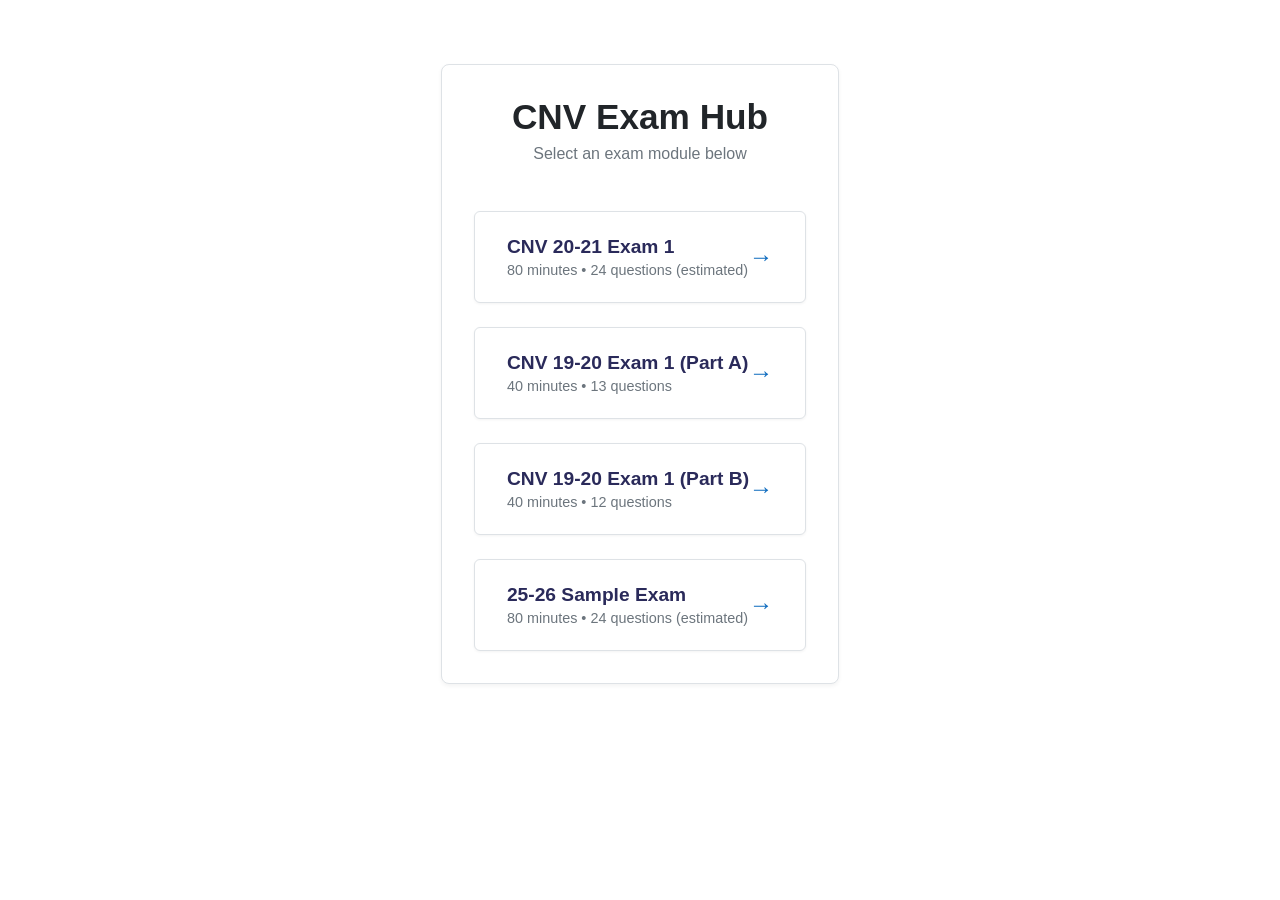
==== commit 8b54c750: "Revert index.html to simple light mode design" ====
--- a/web_app/index.html
+++ b/web_app/index.html
@@ -4,347 +4,114 @@
     <meta charset="UTF-8">
     <meta name="viewport" content="width=device-width, initial-scale=1.0">
     <title>CNV Exam Hub</title>
-    <link href="https://fonts.googleapis.com/css2?family=Inter:wght@300;400;500;600;700;800&display=swap" rel="stylesheet">
+    <link href="https://fonts.googleapis.com/css2?family=Inter:wght@400;500;600&display=swap" rel="stylesheet">
+    <link rel="stylesheet" href="css/style.css">
     <style>
-        :root {
-            --bg-dark: #070913;
-            --bg-gradient: radial-gradient(circle at top right, #111a3a 0%, #070913 60%);
-            --card-bg: rgba(20, 25, 45, 0.4);
-            --card-border: rgba(255, 255, 255, 0.08);
-            --card-hover-border: rgba(56, 189, 248, 0.5);
-            --text-main: #f8fafc;
-            --text-light: #94a3b8;
-            --neon-blue: #38bdf8;
-            --neon-purple: #c084fc;
-            --gradient-text: linear-gradient(135deg, #38bdf8 0%, #c084fc 100%);
+        .hub-container {
+            max-width: 800px;
+            margin: 4rem auto;
+            padding: 2rem;
+            background: white;
+            border-radius: 8px;
+            box-shadow: 0 2px 4px rgba(0,0,0,0.05);
+            border: 1px solid var(--moodle-border);
         }
-
-        * {
-            margin: 0;
-            padding: 0;
-            box-sizing: border-box;
-        }
-
-        body {
-            font-family: 'Inter', -apple-system, sans-serif;
-            background: var(--bg-dark);
-            background-image: var(--bg-gradient);
-            color: var(--text-main);
-            min-height: 100vh;
-            display: flex;
-            align-items: center;
-            justify-content: center;
-            overflow-x: hidden;
-            position: relative;
-        }
-
-        /* Abstract glowing orbs in background */
-        body::before, body::after {
-            content: '';
-            position: absolute;
-            width: 500px;
-            height: 500px;
-            border-radius: 50%;
-            filter: blur(120px);
-            opacity: 0.15;
-            z-index: 0;
-            pointer-events: none;
-        }
-        body::before {
-            top: -100px;
-            left: -100px;
-            background: var(--neon-blue);
-        }
-        body::after {
-            bottom: -100px;
-            right: -100px;
-            background: var(--neon-purple);
-        }
-
-        .hub-container {
-            max-width: 1000px;
-            width: 100%;
-            margin: 0 auto;
-            padding: 4rem 2rem;
-            z-index: 1;
-            animation: fadeIn 0.8s ease-out;
-        }
-
         .hub-title {
             text-align: center;
-            font-size: 3.5rem;
-            font-weight: 800;
-            letter-spacing: -1px;
-            margin-bottom: 1rem;
-            background: var(--gradient-text);
-            -webkit-background-clip: text;
-            -webkit-text-fill-color: transparent;
-            filter: drop-shadow(0 0 30px rgba(56, 189, 248, 0.3));
+            font-size: 2.2rem;
+            color: var(--moodle-text);
+            margin-bottom: 0.5rem;
+            font-weight: 600;
         }
-        
         .hub-subtitle {
             text-align: center;
-            color: var(--text-light);
-            font-size: 1.1rem;
-            margin-bottom: 4rem;
-            font-weight: 400;
+            color: #6c757d;
+            margin-bottom: 3rem;
         }
-
         .exam-list {
             display: grid;
-            grid-template-columns: repeat(auto-fit, minmax(320px, 1fr));
-            gap: 2rem;
+            grid-template-columns: 1fr;
+            gap: 1.5rem;
         }
-
         .exam-card {
-            background: var(--card-bg);
-            backdrop-filter: blur(12px);
-            -webkit-backdrop-filter: blur(12px);
-            padding: 2rem;
-            border-radius: 16px;
-            border: 1px solid var(--card-border);
+            background: #ffffff;
+            padding: 1.5rem 2rem;
+            border-radius: 6px;
+            box-shadow: 0 1px 3px rgba(0,0,0,0.05);
+            border: 1px solid var(--moodle-border);
             text-decoration: none;
-            color: var(--text-main);
-            display: flex;
-            flex-direction: column;
-            justify-content: space-between;
-            transition: all 0.3s cubic-bezier(0.25, 0.8, 0.25, 1);
-            position: relative;
-            overflow: hidden;
-        }
-
-        .exam-card::before {
-            content: '';
-            position: absolute;
-            top: 0; left: 0; width: 100%; height: 100%;
-            background: linear-gradient(135deg, rgba(255,255,255,0.05) 0%, rgba(255,255,255,0) 100%);
-            z-index: 0;
-            pointer-events: none;
-        }
-
-        .exam-card:hover {
-            transform: translateY(-5px);
-            border-color: var(--card-hover-border);
-            box-shadow: 0 20px 40px -10px rgba(0, 0, 0, 0.5), 0 0 20px rgba(56, 189, 248, 0.15);
-        }
-
-        .exam-info {
-            z-index: 1;
-            position: relative;
-        }
-
-        .icon-container {
-            width: 48px;
-            height: 48px;
-            background: rgba(56, 189, 248, 0.1);
-            border-radius: 12px;
-            display: flex;
-            align-items: center;
-            justify-content: center;
-            margin-bottom: 1.5rem;
-            border: 1px solid rgba(56, 189, 248, 0.2);
-        }
-
-        .icon-container svg {
-            width: 24px;
-            height: 24px;
-            stroke: var(--neon-blue);
-            stroke-width: 2;
-            fill: none;
-            stroke-linecap: round;
-            stroke-linejoin: round;
-        }
-
-        .exam-info h2 {
-            font-size: 1.4rem;
-            font-weight: 600;
-            margin-bottom: 1rem;
-            line-height: 1.3;
-        }
-
-        .exam-meta {
-            display: flex;
-            align-items: center;
-            gap: 1.2rem;
-            color: var(--text-light);
-            font-size: 0.9rem;
-            font-weight: 500;
-        }
-
-        .meta-item {
-            display: flex;
-            align-items: center;
-            gap: 0.4rem;
-        }
-
-        .meta-item svg {
-            width: 16px;
-            height: 16px;
-            opacity: 0.7;
-        }
-
-        .exam-footer {
-            margin-top: 2rem;
+            color: var(--moodle-text);
             display: flex;
             justify-content: space-between;
             align-items: center;
-            z-index: 1;
-            position: relative;
-            padding-top: 1.5rem;
-            border-top: 1px solid rgba(255, 255, 255, 0.05);
+            transition: all 0.2s ease;
         }
-
-        .start-text {
-            color: var(--neon-blue);
+        .exam-card:hover {
+            transform: translateY(-2px);
+            box-shadow: 0 4px 6px rgba(0,0,0,0.08);
+            border-color: var(--moodle-blue);
+        }
+        .exam-info h2 {
+            font-size: 1.2rem;
+            margin-bottom: 0.25rem;
+            color: var(--moodle-dark-blue);
             font-weight: 600;
-            font-size: 0.95rem;
-            opacity: 0.8;
-            transition: opacity 0.2s;
         }
-
-        .exam-card:hover .start-text {
-            opacity: 1;
+        .exam-info p {
+            color: #6c757d;
+            font-size: 0.9rem;
         }
-
         .exam-arrow {
-            color: var(--text-main);
-            width: 32px;
-            height: 32px;
-            background: rgba(255, 255, 255, 0.1);
-            border-radius: 50%;
-            display: flex;
-            align-items: center;
-            justify-content: center;
-            transition: all 0.3s ease;
+            color: var(--moodle-blue);
+            font-size: 1.5rem;
+            font-weight: bold;
+            transition: transform 0.2s;
         }
-
         .exam-card:hover .exam-arrow {
-            background: var(--neon-blue);
-            color: #000;
             transform: translateX(4px);
         }
-
-        @keyframes fadeIn {
-            from { opacity: 0; transform: translateY(20px); }
-            to { opacity: 1; transform: translateY(0); }
-        }
-
-        /* Delay card animations slightly */
-        .exam-card:nth-child(1) { animation: fadeIn 0.6s ease-out 0.1s backwards; }
-        .exam-card:nth-child(2) { animation: fadeIn 0.6s ease-out 0.2s backwards; }
-        .exam-card:nth-child(3) { animation: fadeIn 0.6s ease-out 0.3s backwards; }
-        .exam-card:nth-child(4) { animation: fadeIn 0.6s ease-out 0.4s backwards; }
-
     </style>
 </head>
 <body>
     <div class="hub-container">
         <h1 class="hub-title">CNV Exam Hub</h1>
-        <p class="hub-subtitle">Select a module below to begin your evaluation.</p>
+        <p class="hub-subtitle">Select an exam module below</p>
         
         <div class="exam-list">
             
             <a href="exam.html?id=cnv_20_21_exam_1" class="exam-card">
                 <div class="exam-info">
-                    <div class="icon-container">
-                        <svg viewBox="0 0 24 24"><path d="M4 19.5v-15A2.5 2.5 0 0 1 6.5 2H20v20H6.5a2.5 2.5 0 0 1 0-5H20"></path></svg>
-                    </div>
                     <h2>CNV 20-21 Exam 1</h2>
-                    <div class="exam-meta">
-                        <div class="meta-item">
-                            <svg viewBox="0 0 24 24"><circle cx="12" cy="12" r="10"></circle><polyline points="12 6 12 12 16 14"></polyline></svg>
-                            80 mins
-                        </div>
-                        <div class="meta-item">
-                            <svg viewBox="0 0 24 24"><path d="M14 2H6a2 2 0 0 0-2 2v16a2 2 0 0 0 2 2h12a2 2 0 0 0 2-2V8z"></path><polyline points="14 2 14 8 20 8"></polyline><line x1="16" y1="13" x2="8" y2="13"></line><line x1="16" y1="17" x2="8" y2="17"></line><polyline points="10 9 9 9 8 9"></polyline></svg>
-                            24 Qs
-                        </div>
-                    </div>
+                    <p>80 minutes • 24 questions (estimated)</p>
                 </div>
-                <div class="exam-footer">
-                    <span class="start-text">Start Exam</span>
-                    <div class="exam-arrow">
-                        <svg width="16" height="16" viewBox="0 0 24 24" fill="none" stroke="currentColor" stroke-width="2" stroke-linecap="round" stroke-linejoin="round"><line x1="5" y1="12" x2="19" y2="12"></line><polyline points="12 5 19 12 12 19"></polyline></svg>
-                    </div>
-                </div>
+                <div class="exam-arrow">&rarr;</div>
             </a>
 
             <a href="exam.html?id=cnv_19_20_exam_1_part_a" class="exam-card">
                 <div class="exam-info">
-                    <div class="icon-container" style="background: rgba(192, 132, 252, 0.1); border-color: rgba(192, 132, 252, 0.2);">
-                        <svg style="stroke: var(--neon-purple);" viewBox="0 0 24 24"><polygon points="12 2 2 7 12 12 22 7 12 2"></polygon><polyline points="2 17 12 22 22 17"></polyline><polyline points="2 12 12 17 22 12"></polyline></svg>
-                    </div>
                     <h2>CNV 19-20 Exam 1 (Part A)</h2>
-                    <div class="exam-meta">
-                        <div class="meta-item">
-                            <svg viewBox="0 0 24 24"><circle cx="12" cy="12" r="10"></circle><polyline points="12 6 12 12 16 14"></polyline></svg>
-                            40 mins
-                        </div>
-                        <div class="meta-item">
-                            <svg viewBox="0 0 24 24"><path d="M14 2H6a2 2 0 0 0-2 2v16a2 2 0 0 0 2 2h12a2 2 0 0 0 2-2V8z"></path><polyline points="14 2 14 8 20 8"></polyline><line x1="16" y1="13" x2="8" y2="13"></line><line x1="16" y1="17" x2="8" y2="17"></line><polyline points="10 9 9 9 8 9"></polyline></svg>
-                            13 Qs
-                        </div>
-                    </div>
+                    <p>40 minutes • 13 questions</p>
                 </div>
-                <div class="exam-footer">
-                    <span class="start-text" style="color: var(--neon-purple);">Start Exam</span>
-                    <div class="exam-arrow">
-                        <svg width="16" height="16" viewBox="0 0 24 24" fill="none" stroke="currentColor" stroke-width="2" stroke-linecap="round" stroke-linejoin="round"><line x1="5" y1="12" x2="19" y2="12"></line><polyline points="12 5 19 12 12 19"></polyline></svg>
-                    </div>
-                </div>
+                <div class="exam-arrow">&rarr;</div>
             </a>
 
             <a href="exam.html?id=cnv_19_20_exam_1_part_b" class="exam-card">
                 <div class="exam-info">
-                    <div class="icon-container" style="background: rgba(192, 132, 252, 0.1); border-color: rgba(192, 132, 252, 0.2);">
-                        <svg style="stroke: var(--neon-purple);" viewBox="0 0 24 24"><polygon points="12 2 2 7 12 12 22 7 12 2"></polygon><polyline points="2 17 12 22 22 17"></polyline><polyline points="2 12 12 17 22 12"></polyline></svg>
-                    </div>
                     <h2>CNV 19-20 Exam 1 (Part B)</h2>
-                    <div class="exam-meta">
-                        <div class="meta-item">
-                            <svg viewBox="0 0 24 24"><circle cx="12" cy="12" r="10"></circle><polyline points="12 6 12 12 16 14"></polyline></svg>
-                            40 mins
-                        </div>
-                        <div class="meta-item">
-                            <svg viewBox="0 0 24 24"><path d="M14 2H6a2 2 0 0 0-2 2v16a2 2 0 0 0 2 2h12a2 2 0 0 0 2-2V8z"></path><polyline points="14 2 14 8 20 8"></polyline><line x1="16" y1="13" x2="8" y2="13"></line><line x1="16" y1="17" x2="8" y2="17"></line><polyline points="10 9 9 9 8 9"></polyline></svg>
-                            12 Qs
-                        </div>
-                    </div>
+                    <p>40 minutes • 12 questions</p>
                 </div>
-                <div class="exam-footer">
-                    <span class="start-text" style="color: var(--neon-purple);">Start Exam</span>
-                    <div class="exam-arrow">
-                        <svg width="16" height="16" viewBox="0 0 24 24" fill="none" stroke="currentColor" stroke-width="2" stroke-linecap="round" stroke-linejoin="round"><line x1="5" y1="12" x2="19" y2="12"></line><polyline points="12 5 19 12 12 19"></polyline></svg>
-                    </div>
-                </div>
+                <div class="exam-arrow">&rarr;</div>
             </a>
 
             <a href="exam.html?id=sample_exam" class="exam-card">
                 <div class="exam-info">
-                    <div class="icon-container" style="background: rgba(255, 255, 255, 0.05); border-color: rgba(255, 255, 255, 0.1);">
-                        <svg style="stroke: #94a3b8;" viewBox="0 0 24 24"><path d="M12 20h9"></path><path d="M16.5 3.5a2.121 2.121 0 0 1 3 3L7 19l-4 1 1-4L16.5 3.5z"></path></svg>
-                    </div>
                     <h2>25-26 Sample Exam</h2>
-                    <div class="exam-meta">
-                        <div class="meta-item">
-                            <svg viewBox="0 0 24 24"><circle cx="12" cy="12" r="10"></circle><polyline points="12 6 12 12 16 14"></polyline></svg>
-                            80 mins
-                        </div>
-                        <div class="meta-item">
-                            <svg viewBox="0 0 24 24"><path d="M14 2H6a2 2 0 0 0-2 2v16a2 2 0 0 0 2 2h12a2 2 0 0 0 2-2V8z"></path><polyline points="14 2 14 8 20 8"></polyline><line x1="16" y1="13" x2="8" y2="13"></line><line x1="16" y1="17" x2="8" y2="17"></line><polyline points="10 9 9 9 8 9"></polyline></svg>
-                            24 Qs
-                        </div>
-                    </div>
+                    <p>80 minutes • 24 questions (estimated)</p>
                 </div>
-                <div class="exam-footer">
-                    <span class="start-text" style="color: #94a3b8;">Start Exam</span>
-                    <div class="exam-arrow">
-                        <svg width="16" height="16" viewBox="0 0 24 24" fill="none" stroke="currentColor" stroke-width="2" stroke-linecap="round" stroke-linejoin="round"><line x1="5" y1="12" x2="19" y2="12"></line><polyline points="12 5 19 12 12 19"></polyline></svg>
-                    </div>
-                </div>
+                <div class="exam-arrow">&rarr;</div>
             </a>
 
         </div>
     </div>
 </body>
-</html>
+</html>
--- a/web_app/css/style.css
+++ b/web_app/css/style.css
@@ -0,0 +1,378 @@
+:root {
+    --moodle-body-bg: #ffffff;
+    --moodle-gray: #f8f9fa;
+    --moodle-border: #dee2e6;
+    --moodle-text: #212529;
+    --moodle-blue: #0f6cbf;
+    --moodle-dark-blue: #2a2a5a;
+    --moodle-light-blue: #e8f2f3;
+    --moodle-light-blue-border: #d4e5e8;
+    --success: #10B981;
+    --danger: #EF4444;
+}
+
+* {
+    box-sizing: border-box;
+    margin: 0;
+    padding: 0;
+}
+
+body {
+    font-family: -apple-system, BlinkMacSystemFont, "Segoe UI", Roboto, "Helvetica Neue", Arial, sans-serif;
+    background-color: var(--moodle-body-bg);
+    color: var(--moodle-text);
+    display: flex;
+    flex-direction: column;
+    min-height: 100vh;
+}
+
+.layout {
+    display: flex;
+    flex: 1;
+    max-width: 1400px;
+    margin: 20px auto;
+    width: 100%;
+    gap: 30px;
+    padding: 0 20px;
+}
+
+.sidebar {
+    width: 280px;
+    background: white;
+    padding: 15px;
+    border: 1px solid var(--moodle-border);
+    align-self: flex-start;
+    border-radius: 6px;
+}
+
+.sidebar h3 {
+    margin-bottom: 15px;
+    padding-bottom: 10px;
+}
+
+.nav-grid {
+    display: flex;
+    flex-wrap: wrap;
+    gap: 5px;
+    margin-bottom: 20px;
+}
+
+.nav-item {
+    width: 28px;
+    height: 35px;
+    display: flex;
+    align-items: center;
+    justify-content: center;
+    background: white;
+    border: 2px solid var(--moodle-dark-blue);
+    font-size: 0.85rem;
+    font-weight: normal;
+    cursor: pointer;
+    text-decoration: none;
+    color: var(--moodle-text);
+    border-radius: 2px;
+}
+
+.nav-item:hover {
+    background: #e9ecef;
+}
+
+.nav-item.answered {
+    background: #e6e6e6;
+    /* Gray inside */
+}
+
+.nav-item.correct {
+    background: var(--success);
+    color: white;
+}
+
+.nav-item.incorrect {
+    background: var(--danger);
+    color: white;
+}
+
+.nav-item.partial {
+    background: #F59E0B;
+    color: white;
+}
+
+.nav-item.flagged {
+    position: relative;
+}
+
+.nav-item.flagged::after {
+    content: '';
+    position: absolute;
+    top: 0;
+    right: 0;
+    width: 0;
+    height: 0;
+    border-top: 10px solid var(--danger);
+    border-left: 10px solid transparent;
+}
+
+.back-btn {
+    background-color: #ced4da;
+    color: #212529;
+    padding: 6px 15px;
+    border: none;
+    border-radius: 4px;
+    cursor: pointer;
+    font-size: 0.9rem;
+    margin-bottom: 20px;
+    display: inline-block;
+}
+
+.back-btn:hover {
+    background-color: #adb5bd;
+}
+
+.main-content {
+    flex: 1;
+}
+
+.que {
+    display: flex;
+    margin-bottom: 25px;
+    gap: 15px;
+}
+
+.info {
+    width: 110px;
+    align-self: flex-start;
+    flex-shrink: 0;
+    background-color: #f8f9fa;
+    border: 1px solid #dee2e6;
+    border-radius: 4px;
+    padding: 10px;
+    font-size: 0.85rem;
+    color: #495057;
+}
+
+.info h3.question-number {
+    font-size: 1rem;
+    font-weight: normal;
+    color: var(--moodle-text);
+    margin-bottom: 12px;
+}
+
+.info h3.question-number strong {
+    font-size: 1.4rem;
+}
+
+.info .state {
+    margin-bottom: 10px;
+}
+
+.info .grade {
+    margin-bottom: 12px;
+}
+
+.info .flag {
+    color: var(--moodle-blue);
+    cursor: pointer;
+    margin-top: 15px;
+}
+
+.version-badge-container {
+    margin-bottom: 10px;
+}
+
+.version-badge {
+    background-color: var(--moodle-blue);
+    color: white;
+    padding: 2px 8px;
+    border-radius: 12px;
+    font-size: 0.75rem;
+    font-weight: bold;
+}
+
+.content {
+    flex: 1;
+    background-color: #eaf1f4;
+    border-radius: 8px;
+    padding: 20px 25px;
+}
+
+.formulation {
+    font-size: 1rem;
+    line-height: 1.6;
+    margin-bottom: 20px;
+    white-space: pre-wrap;
+    color: #212529;
+}
+
+.select-prompt {
+    font-size: 0.95rem;
+    margin-bottom: 15px;
+    color: #212529;
+}
+
+.answer {
+    margin-top: 15px;
+}
+
+.option-row {
+    display: flex;
+    align-items: flex-start;
+    margin-bottom: 12px;
+}
+
+.option-row input {
+    margin-top: 4px;
+    margin-right: 12px;
+    transform: scale(1.1);
+}
+
+.option-label {
+    line-height: 1.4;
+}
+
+.open-text-area-q1 {
+    width: 100%;
+    height: 250px;
+    background-color: #ffffff;
+    border: none;
+    font-family: inherit;
+    font-size: 1rem;
+    resize: vertical;
+}
+
+.open-text-area {
+    width: 100%;
+    height: 200px;
+    padding: 10px;
+    border: 1px solid var(--moodle-border);
+    font-family: inherit;
+    font-size: 1rem;
+    resize: vertical;
+}
+
+.self-grade-panel {
+    margin-top: 20px;
+    padding: 15px;
+    background-color: #fff3cd;
+    border: 1px solid #ffeeba;
+    border-radius: 4px;
+}
+
+.self-grade-panel h4 {
+    color: #856404;
+    margin-bottom: 10px;
+}
+
+.solution-sketch {
+    background: white;
+    padding: 15px;
+    border: 1px solid #ffeeba;
+    margin-bottom: 15px;
+    white-space: pre-wrap;
+    font-family: monospace;
+    font-size: 0.95rem;
+}
+
+.grade-input {
+    width: 80px;
+    padding: 5px;
+    margin: 0 5px;
+    border: 1px solid #ced4da;
+}
+
+/* Modal */
+.modal {
+    position: fixed;
+    top: 0;
+    left: 0;
+    width: 100%;
+    height: 100%;
+    background: rgba(0, 0, 0, 0.5);
+    display: flex;
+    align-items: center;
+    justify-content: center;
+    z-index: 1000;
+}
+
+.modal.hidden {
+    display: none;
+}
+
+.modal-content {
+    background: white;
+    padding: 30px;
+    border: 1px solid var(--moodle-border);
+    max-width: 500px;
+    width: 100%;
+    text-align: center;
+}
+
+.score-display {
+    margin: 20px 0;
+    font-size: 1.2rem;
+}
+
+.score-number {
+    font-size: 3rem;
+    font-weight: bold;
+    color: var(--moodle-blue);
+}
+
+.blank-input {
+    border: 1px solid #767676;
+    padding: 2px 5px;
+    margin: 0 5px;
+    font-size: 0.95rem;
+    width: auto;
+    min-width: 150px;
+}
+
+/* Drag and Drop UI */
+.drop-zone {
+    display: inline-block;
+    min-width: 120px;
+    min-height: 32px;
+    border: 2px dashed #999;
+    background-color: #f5f5f5;
+    vertical-align: middle;
+    margin: 0 5px;
+    padding: 2px;
+    border-radius: 4px;
+    transition: all 0.2s ease;
+}
+
+.drop-zone.drag-over {
+    background-color: #e0f7fa;
+    border-color: #00bcd4;
+}
+
+.drop-zone .draggable-item {
+    margin: 0;
+    display: inline-block;
+}
+
+.options-pool {
+    margin-top: 20px;
+    padding: 15px;
+    border: 1px solid #ddd;
+    border-radius: 8px;
+    background-color: #fafafa;
+    min-height: 60px;
+    display: flex;
+    flex-wrap: wrap;
+    gap: 10px;
+}
+
+.draggable-item {
+    background-color: #fff;
+    border: 1px solid #ccc;
+    padding: 6px 12px;
+    border-radius: 4px;
+    cursor: grab;
+    user-select: none;
+    box-shadow: 0 1px 3px rgba(0,0,0,0.1);
+    font-size: 0.95rem;
+}
+
+.draggable-item:active {
+    cursor: grabbing;
+}
